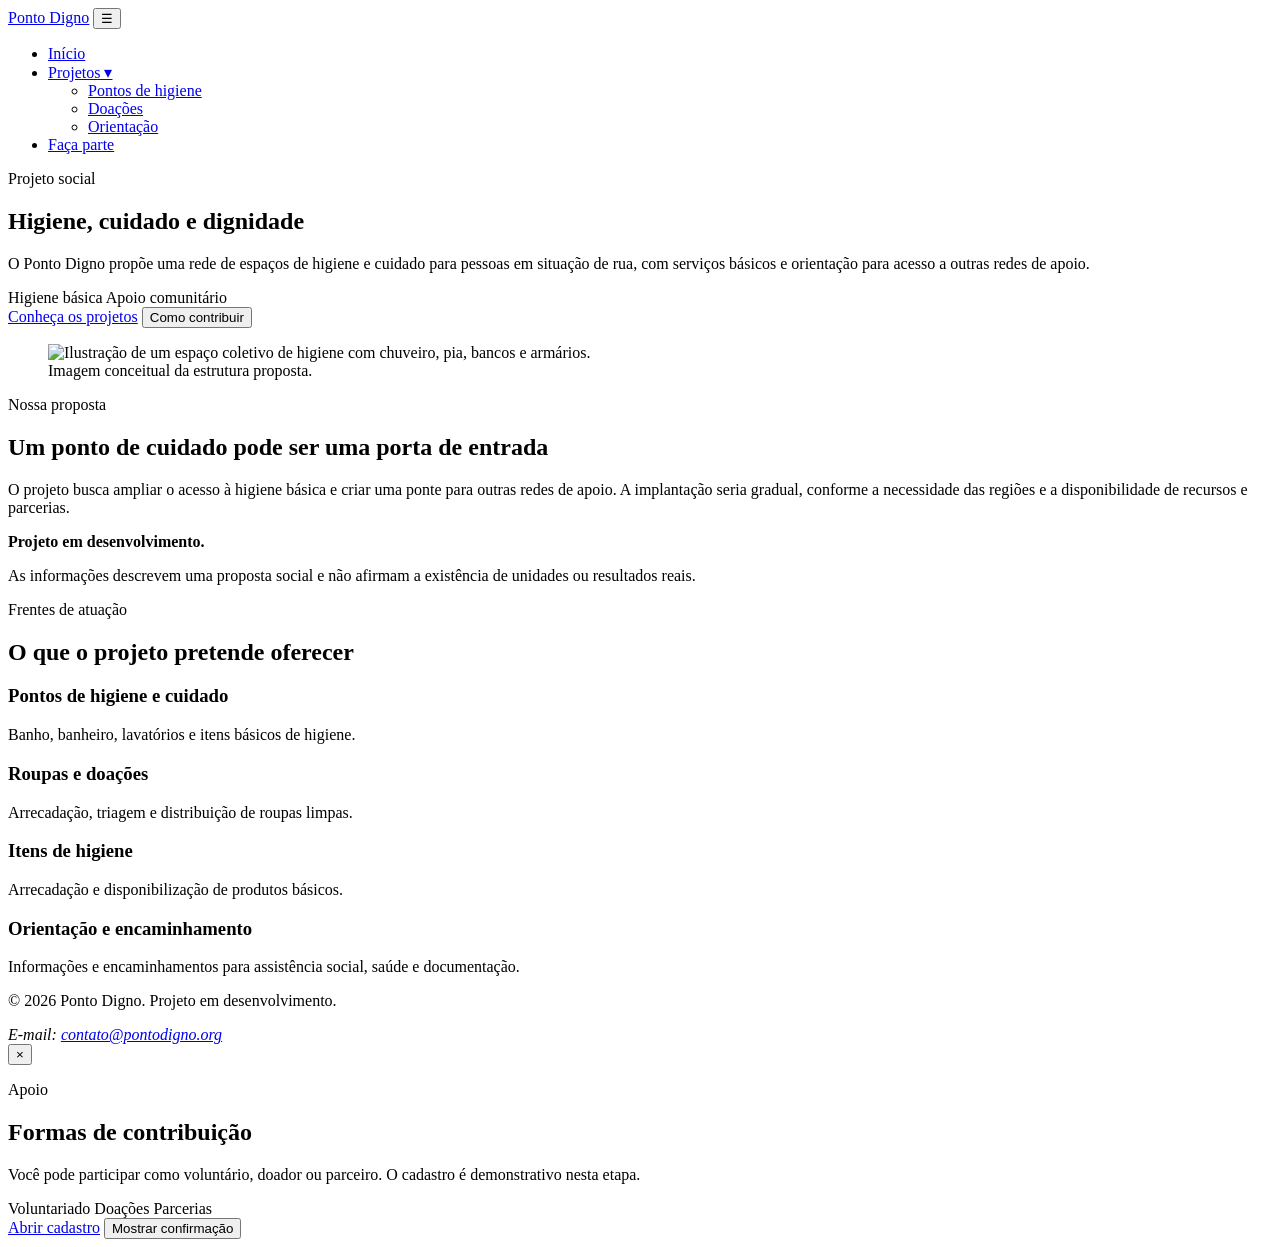
==== html/index.html @ 2f947914 "feat: cria pagina semantica inicial" ====
<!DOCTYPE html>
<html lang="pt-BR">
<head>
  <meta charset="UTF-8">
  <meta name="viewport" content="width=device-width, initial-scale=1.0">
  <meta name="description" content="Ponto Digno: proposta de pontos de higiene e cuidado para pessoas em situação de rua.">
  <title>Ponto Digno | Higiene, cuidado e dignidade</title>
  <link rel="stylesheet" href="../css/style.css">
</head>
<body>
<header class="cabecalho">
  <div class="container cabecalho-conteudo">
    <a class="logo" href="index.html">Ponto Digno</a>
    <button class="menu-toggle" id="menu-toggle" type="button" aria-controls="menu-principal" aria-expanded="false" aria-label="Abrir menu">☰</button>
    <nav aria-label="Navegação principal">
      <ul class="menu" id="menu-principal">
        <li><a href="index.html" aria-current="page">Início</a></li>
        <li class="menu-item-dropdown">
          <a class="menu-trigger" href="projetos.html">Projetos ▾</a>
          <ul class="submenu">
            <li><a href="projetos.html#higiene">Pontos de higiene</a></li>
            <li><a href="projetos.html#doacoes">Doações</a></li>
            <li><a href="projetos.html#encaminhamento">Orientação</a></li>
          </ul>
        </li>
        <li><a href="cadastro.html">Faça parte</a></li>
      </ul>
    </nav>
  </div>
</header>

<main>
  <section class="hero">
    <div class="container grid-12">
      <div class="hero-copy">
        <p class="eyebrow">Projeto social</p>
        <h1>Higiene, cuidado e dignidade</h1>
        <p class="lead">O Ponto Digno propõe uma rede de espaços de higiene e cuidado para pessoas em situação de rua, com serviços básicos e orientação para acesso a outras redes de apoio.</p>
        <div class="badges">
          <span class="badge badge-destaque">Higiene básica</span>
          <span class="badge badge-voluntario">Apoio comunitário</span>
        </div>
        <div class="acoes">
          <a class="botao" href="projetos.html">Conheça os projetos</a>
          <button class="botao botao-secundario" type="button" data-open-modal>Como contribuir</button>
        </div>
      </div>
      <figure class="hero-media imagem-destaque">
        <img src="../imagens/03_estrutura_ponto.svg" alt="Ilustração de um espaço coletivo de higiene com chuveiro, pia, bancos e armários.">
        <figcaption>Imagem conceitual da estrutura proposta.</figcaption>
      </figure>
    </div>
  </section>

  <section class="secao">
    <div class="container grid-12">
      <div class="coluna-8">
        <p class="eyebrow">Nossa proposta</p>
        <h2>Um ponto de cuidado pode ser uma porta de entrada</h2>
        <p>O projeto busca ampliar o acesso à higiene básica e criar uma ponte para outras redes de apoio. A implantação seria gradual, conforme a necessidade das regiões e a disponibilidade de recursos e parcerias.</p>
      </div>
      <aside class="alerta coluna-4" role="note">
        <strong>Projeto em desenvolvimento.</strong>
        <p>As informações descrevem uma proposta social e não afirmam a existência de unidades ou resultados reais.</p>
      </aside>
    </div>
  </section>

  <section class="secao secao-clara">
    <div class="container">
      <p class="eyebrow">Frentes de atuação</p>
      <h2>O que o projeto pretende oferecer</h2>
      <div class="cards">
        <article class="card"><h3>Pontos de higiene e cuidado</h3><p>Banho, banheiro, lavatórios e itens básicos de higiene.</p></article>
        <article class="card"><h3>Roupas e doações</h3><p>Arrecadação, triagem e distribuição de roupas limpas.</p></article>
        <article class="card"><h3>Itens de higiene</h3><p>Arrecadação e disponibilização de produtos básicos.</p></article>
        <article class="card"><h3>Orientação e encaminhamento</h3><p>Informações e encaminhamentos para assistência social, saúde e documentação.</p></article>
      </div>
    </div>
  </section>
</main>

<footer class="rodape">
  <div class="container rodape-conteudo">
    <p>© 2026 Ponto Digno. Projeto em desenvolvimento.</p>
    <address>E-mail: <a href="mailto:contato@pontodigno.org">contato@pontodigno.org</a></address>
  </div>
</footer>

<div class="modal-backdrop" id="modal-contribuir" aria-hidden="true">
  <div class="modal" role="dialog" aria-modal="true" aria-labelledby="modal-titulo">
    <button class="modal-close" id="modal-close" type="button" aria-label="Fechar">×</button>
    <p class="eyebrow">Apoio</p>
    <h2 id="modal-titulo">Formas de contribuição</h2>
    <p>Você pode participar como voluntário, doador ou parceiro. O cadastro é demonstrativo nesta etapa.</p>
    <div class="badges">
      <span class="badge badge-voluntario">Voluntariado</span>
      <span class="badge badge-destaque">Doações</span>
      <span class="badge">Parcerias</span>
    </div>
    <div class="acoes">
      <a class="botao" href="cadastro.html">Abrir cadastro</a>
      <button class="botao botao-secundario" type="button" data-toast="Obrigado pelo interesse no Ponto Digno.">Mostrar confirmação</button>
    </div>
  </div>
</div>
<div class="toast" id="toast" role="status" aria-live="polite"></div>

<script src="../js/storage.js"></script>
<script src="../js/ui.js"></script>
<script src="../js/formulario.js"></script>
<script src="../js/router.js"></script>
<script src="../js/script.js"></script>
</body>
</html>
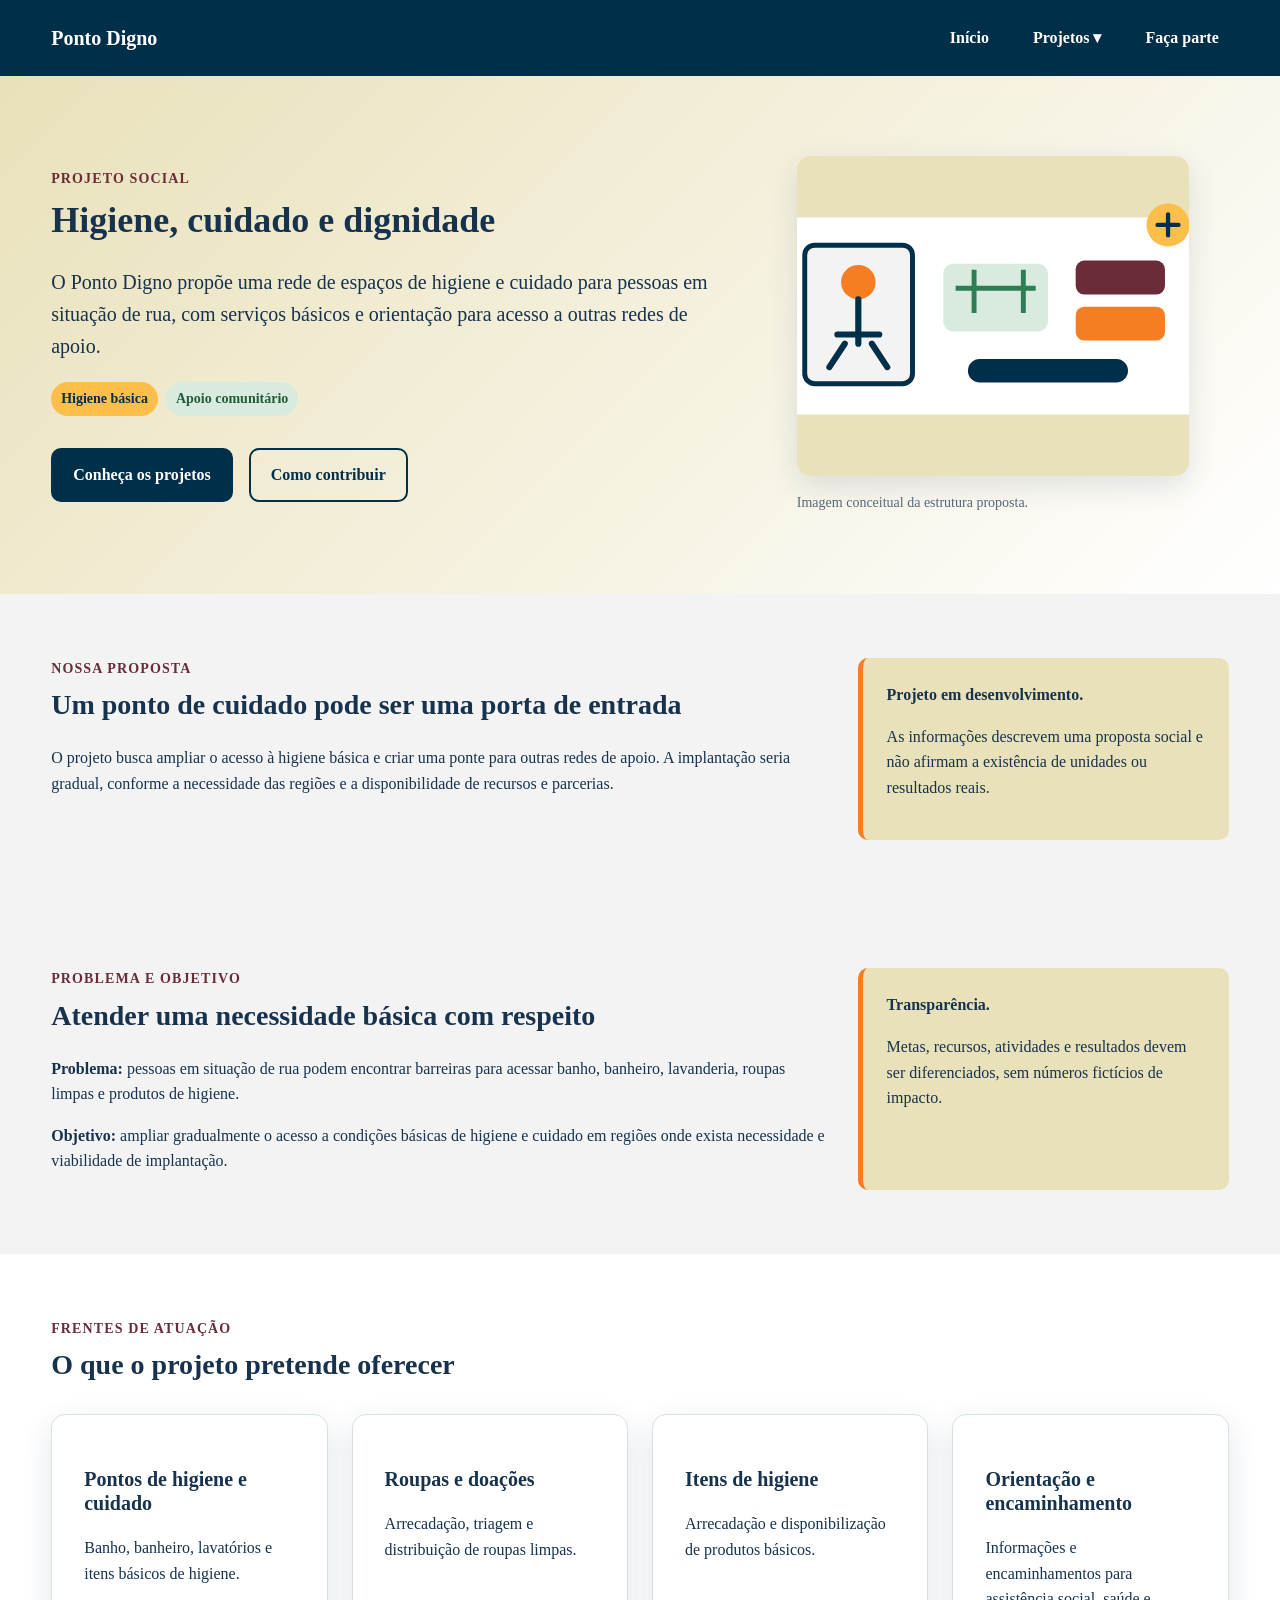
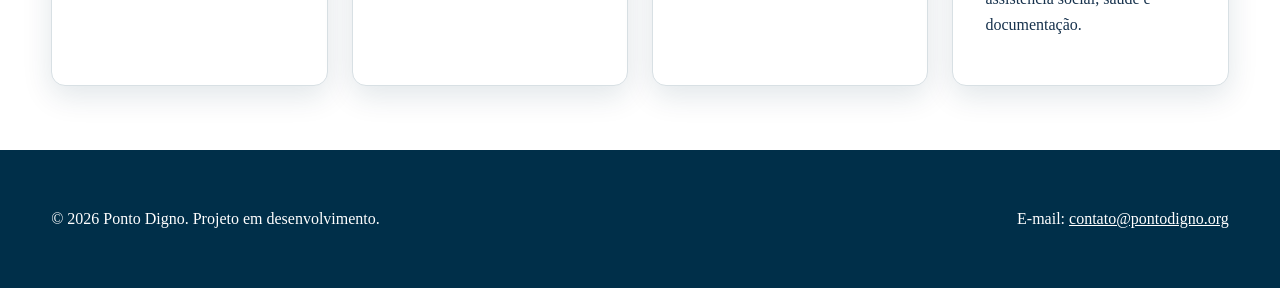
==== commit ac4e640b: "feat: explicita problema e objetivo do projeto" ====
--- a/html/index.html
+++ b/html/index.html
@@ -66,6 +66,21 @@
     </div>
   </section>
 
+  <section class="secao">
+    <div class="container grid-12">
+      <div class="coluna-8">
+        <p class="eyebrow">Problema e objetivo</p>
+        <h2>Atender uma necessidade básica com respeito</h2>
+        <p><strong>Problema:</strong> pessoas em situação de rua podem encontrar barreiras para acessar banho, banheiro, lavanderia, roupas limpas e produtos de higiene.</p>
+        <p><strong>Objetivo:</strong> ampliar gradualmente o acesso a condições básicas de higiene e cuidado em regiões onde exista necessidade e viabilidade de implantação.</p>
+      </div>
+      <aside class="alerta coluna-4" role="note">
+        <strong>Transparência.</strong>
+        <p>Metas, recursos, atividades e resultados devem ser diferenciados, sem números fictícios de impacto.</p>
+      </aside>
+    </div>
+  </section>
+
   <section class="secao secao-clara">
     <div class="container">
       <p class="eyebrow">Frentes de atuação</p>
--- a/css/style.css
+++ b/css/style.css
@@ -0,0 +1,32 @@
+:root{
+  --cor-azul:#002F49;--cor-vinho:#6A2C39;--cor-vermelho:#D62A28;--cor-laranja:#F67D22;
+  --cor-amarelo:#FDBE4A;--cor-creme:#E9E1BA;--cor-branco:#FFFFFF;--cor-cinza:#F3F3F3;
+  --cor-texto:#17324D;--cor-sucesso:#2F7D55;--fonte-xs:14px;--fonte-sm:16px;--fonte-md:20px;
+  --fonte-lg:28px;--fonte-xl:36px;--espaco-1:8px;--espaco-2:16px;--espaco-3:24px;
+  --espaco-4:32px;--espaco-5:40px;--espaco-6:48px;--espaco-7:64px;--raio:14px;
+  --sombra:0 10px 30px rgba(0,47,73,.12);--transicao:180ms ease;
+}
+*{box-sizing:border-box}html{scroll-behavior:smooth}body{margin:0;font-family:"Times New Roman",Times,serif;line-height:1.6;color:var(--cor-texto);background:var(--cor-cinza)}img{max-width:100%;height:auto}a{color:inherit}button,input,select,textarea{font:inherit}.container{width:min(1180px,92%);margin-inline:auto}
+.grid-12{display:grid;grid-template-columns:repeat(12,minmax(0,1fr));gap:var(--espaco-4)}.coluna-8{grid-column:span 8}.coluna-4{grid-column:span 4}
+.cabecalho{position:sticky;top:0;z-index:50;background:var(--cor-azul);color:var(--cor-branco)}.cabecalho-conteudo{min-height:76px;display:flex;justify-content:space-between;align-items:center;gap:var(--espaco-3)}
+.logo{color:var(--cor-branco);text-decoration:none;font-size:var(--fonte-md);font-weight:800;white-space:nowrap}
+.menu-toggle{display:none;border:2px solid var(--cor-creme);background:transparent;color:var(--cor-branco);padding:9px 11px;border-radius:10px}.menu-toggle:focus-visible{outline:3px solid var(--cor-amarelo);outline-offset:2px}
+.menu{display:flex;align-items:center;gap:var(--espaco-3);list-style:none;margin:0;padding:0}.menu>li{position:relative}.menu a,.menu-trigger{display:block;color:var(--cor-branco);text-decoration:none;font-weight:700;padding:8px 10px;border-radius:8px}.menu a:hover,.menu a:focus-visible,.menu-trigger:hover,.menu-trigger:focus-visible{background:rgba(255,255,255,.12)}
+.submenu{position:absolute;top:calc(100% + 8px);left:0;min-width:230px;padding:10px;list-style:none;background:var(--cor-branco);color:var(--cor-texto);border-radius:12px;box-shadow:var(--sombra);opacity:0;visibility:hidden;transform:translateY(-8px);transition:opacity var(--transicao),transform var(--transicao),visibility var(--transicao)}.submenu a{color:var(--cor-texto)}.menu-item-dropdown:hover .submenu,.menu-item-dropdown:focus-within .submenu{opacity:1;visibility:visible;transform:translateY(0)}
+.hero{padding:var(--espaco-7) 0;background:linear-gradient(135deg,var(--cor-creme),var(--cor-branco))}.hero-copy{grid-column:span 7;align-self:center}.hero-media{grid-column:span 5}.imagem-destaque img{width:100%;min-height:320px;object-fit:cover;border-radius:var(--raio);box-shadow:var(--sombra)}.imagem-destaque figcaption{margin-top:8px;color:#52697b;font-size:var(--fonte-xs)}
+.eyebrow{margin:0 0 var(--espaco-1);font-size:var(--fonte-xs);font-weight:800;letter-spacing:.08em;text-transform:uppercase;color:var(--cor-vinho)}h1,h2,h3{line-height:1.2}h1{margin:0 0 var(--espaco-3);font-size:var(--fonte-xl)}h2{font-size:var(--fonte-lg);margin-top:0}h3{font-size:var(--fonte-md)}.lead{font-size:var(--fonte-md);max-width:680px}
+.secao{padding:var(--espaco-7) 0}.secao-clara{background:var(--cor-branco)}
+/* Flexbox 5: áreas de ações e participação */
+.acoes{display:flex;flex-wrap:wrap;gap:var(--espaco-2);align-items:center;margin-top:var(--espaco-4)}.botao{display:inline-flex;justify-content:center;align-items:center;gap:var(--espaco-1);border:2px solid var(--cor-azul);border-radius:10px;padding:12px 20px;background:var(--cor-azul);color:var(--cor-branco);text-decoration:none;font-weight:800;cursor:pointer;transition:transform var(--transicao),background var(--transicao),box-shadow var(--transicao)}.botao:hover{background:var(--cor-vinho);border-color:var(--cor-vinho);transform:translateY(-1px);box-shadow:0 8px 18px rgba(106,44,57,.18)}.botao:focus-visible{outline:3px solid var(--cor-amarelo);outline-offset:3px}.botao-secundario{background:transparent;color:var(--cor-azul)}.botao-secundario:hover{color:var(--cor-branco)}
+.alerta{padding:var(--espaco-3);border-left:5px solid var(--cor-laranja);background:var(--cor-creme);border-radius:10px}.badges{display:flex;flex-wrap:wrap;gap:var(--espaco-1)}.badge{display:inline-flex;align-items:center;border-radius:999px;padding:6px 10px;background:#e7eef2;color:var(--cor-azul);font-size:var(--fonte-xs);font-weight:800}.badge-destaque{background:var(--cor-amarelo)}.badge-voluntario{background:#d9ebdf;color:#215c3b}
+/* Flexbox 3: cartões da página inicial */
+.cards{display:flex;flex-wrap:wrap;gap:var(--espaco-3);margin-top:var(--espaco-4)}.card{flex:1 1 240px;padding:var(--espaco-4);background:var(--cor-branco);border:1px solid #d8e0e4;border-radius:var(--raio);box-shadow:var(--sombra)}
+/* Flexbox 4: cartões dos projetos sociais */
+.projetos-grid{display:flex;flex-wrap:wrap;gap:var(--espaco-3);margin-top:var(--espaco-5)}.projeto-card{flex:1 1 340px;padding:0;overflow:hidden}.projeto-card img{display:block;width:100%;height:220px;object-fit:cover;background:var(--cor-creme)}.projeto-conteudo{padding:var(--espaco-4)}
+.formulario-container{max-width:900px}.formulario-container form{margin-top:var(--espaco-4)}fieldset{margin:0 0 var(--espaco-3);padding:var(--espaco-3);border:1px solid #cfd9de;border-radius:var(--raio);background:var(--cor-branco)}legend{padding:0 var(--espaco-1);font-weight:800}.opcoes{display:flex;flex-wrap:wrap;gap:var(--espaco-3)}.opcoes label{display:inline-flex;align-items:center;gap:8px}.campos-grid{display:grid;grid-template-columns:repeat(2,minmax(0,1fr));gap:var(--espaco-3)}.campo{display:flex;flex-direction:column;gap:6px}.campo label{font-weight:800;font-size:var(--fonte-sm)}.campo input,.campo select{width:100%;padding:11px 12px;border:1px solid #bdcbd2;border-radius:9px;background:#fff;color:var(--cor-texto)}.campo input:focus,.campo select:focus{outline:none;border-color:var(--cor-azul);box-shadow:0 0 0 3px rgba(0,47,73,.12)}.campo input:invalid:not(:placeholder-shown){border-color:var(--cor-vermelho)}.campo input:valid{border-color:var(--cor-sucesso)}.mensagem{min-height:28px;margin:var(--espaco-2) 0 0;font-weight:800}.mensagem.sucesso{color:var(--cor-sucesso)}
+.rodape{padding:var(--espaco-5) 0;background:var(--cor-azul);color:var(--cor-branco)}.rodape-conteudo{display:flex;justify-content:space-between;align-items:center;gap:var(--espaco-3)}.rodape address{font-style:normal}
+.modal-backdrop{position:fixed;inset:0;z-index:100;display:none;place-items:center;padding:var(--espaco-3);background:rgba(0,47,73,.72)}.modal-backdrop.aberto{display:grid}.modal{width:min(620px,100%);padding:var(--espaco-5);background:var(--cor-branco);border-radius:var(--raio);box-shadow:0 24px 60px rgba(0,0,0,.25);position:relative}.modal-close{position:absolute;top:14px;right:14px;border:0;background:transparent;font-size:28px;cursor:pointer;color:var(--cor-azul)}.modal-close:focus-visible{outline:3px solid var(--cor-amarelo)}
+.toast{position:fixed;right:24px;bottom:24px;z-index:120;max-width:min(420px,calc(100% - 48px));padding:14px 18px;border-radius:10px;background:var(--cor-azul);color:var(--cor-branco);box-shadow:var(--sombra);opacity:0;transform:translateY(16px);pointer-events:none;transition:opacity var(--transicao),transform var(--transicao)}.toast.visivel{opacity:1;transform:translateY(0)}
+@media(max-width:800px){.menu-toggle{display:block}.cabecalho nav{display:none;position:absolute;top:76px;left:0;width:100%;padding:12px 4%;background:var(--cor-azul)}.cabecalho nav.aberto{display:block}.menu{flex-direction:column;align-items:stretch;gap:4px}.menu a{width:100%}.submenu{position:static;display:none;opacity:1;visibility:visible;transform:none;background:rgba(255,255,255,.08);box-shadow:none}.menu-item-dropdown:hover .submenu,.menu-item-dropdown:focus-within .submenu{display:block}.grid-12{grid-template-columns:1fr}.hero-copy,.hero-media,.coluna-8,.coluna-4{grid-column:auto}.campos-grid{grid-template-columns:1fr}.rodape-conteudo{flex-direction:column;align-items:flex-start}}
+@media(max-width:480px){:root{--fonte-xl:30px;--fonte-lg:24px}.container{width:min(100% - 24px,1180px)}.acoes .botao{width:100%}.projeto-card{flex-basis:100%}}
+@media(prefers-reduced-motion:reduce){html{scroll-behavior:auto}*,*::before,*::after{transition-duration:.01ms!important}}
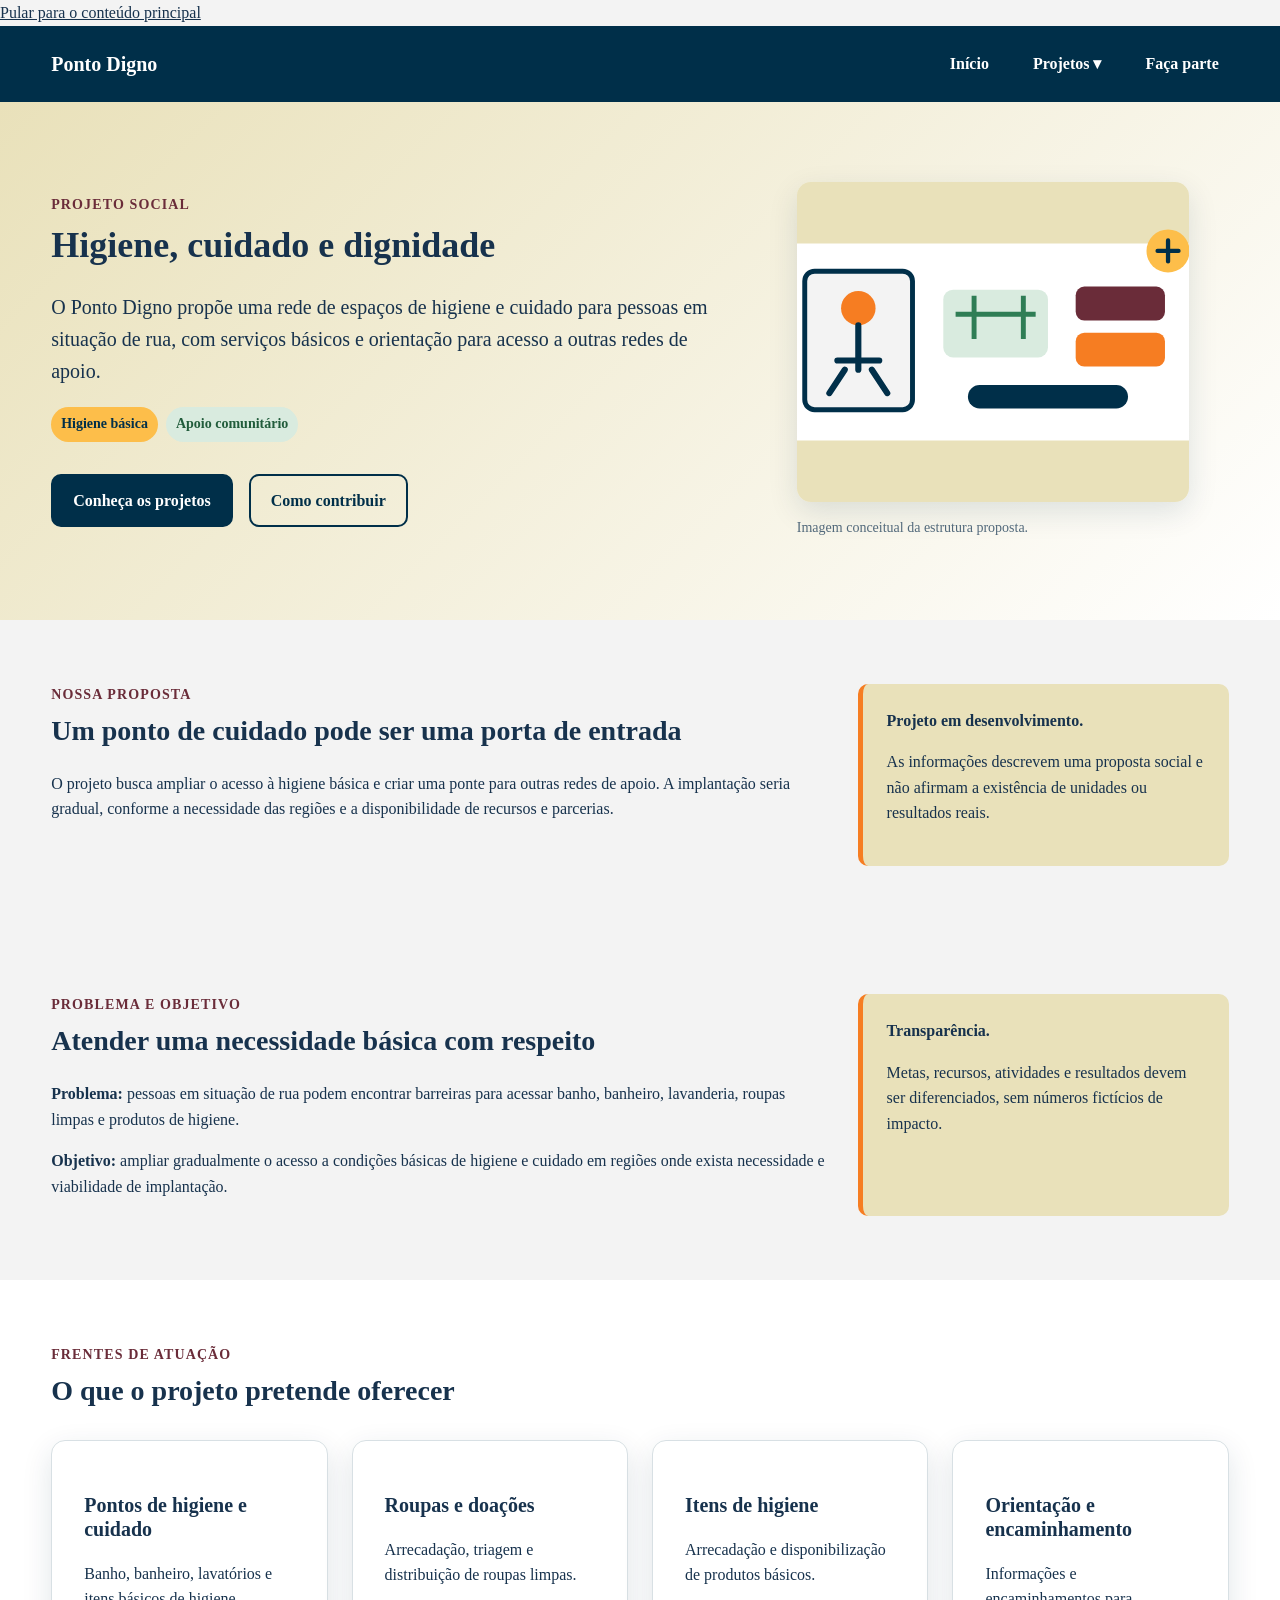
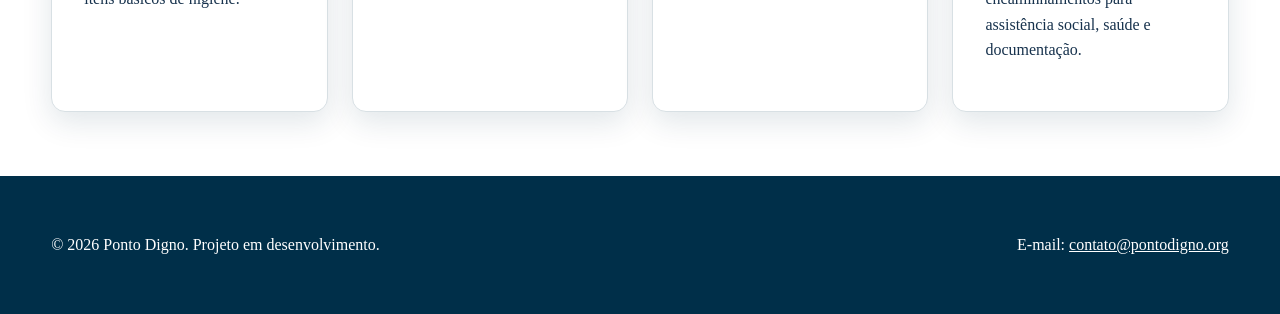
==== commit b27c0a24: "fix: melhora navegacao e imagens acessiveis" ====
--- a/html/index.html
+++ b/html/index.html
@@ -8,6 +8,7 @@
   <link rel="stylesheet" href="../css/style.css">
 </head>
 <body>
+<a class="skip-link" href="#conteudo-principal">Pular para o conteúdo principal</a>
 <header class="cabecalho">
   <div class="container cabecalho-conteudo">
     <a class="logo" href="index.html">Ponto Digno</a>
@@ -29,7 +30,7 @@
   </div>
 </header>
 
-<main>
+<main id="conteudo-principal">
   <section class="hero">
     <div class="container grid-12">
       <div class="hero-copy">
@@ -103,11 +104,11 @@
 </footer>
 
 <div class="modal-backdrop" id="modal-contribuir" aria-hidden="true">
-  <div class="modal" role="dialog" aria-modal="true" aria-labelledby="modal-titulo">
+  <div class="modal" role="dialog" aria-modal="true" aria-labelledby="modal-titulo" aria-describedby="modal-descricao">
     <button class="modal-close" id="modal-close" type="button" aria-label="Fechar">×</button>
     <p class="eyebrow">Apoio</p>
     <h2 id="modal-titulo">Formas de contribuição</h2>
-    <p>Você pode participar como voluntário, doador ou parceiro. O cadastro é demonstrativo nesta etapa.</p>
+    <p id="modal-descricao">Você pode participar como voluntário, doador ou parceiro. O cadastro é demonstrativo nesta etapa.</p>
     <div class="badges">
       <span class="badge badge-voluntario">Voluntariado</span>
       <span class="badge badge-destaque">Doações</span>
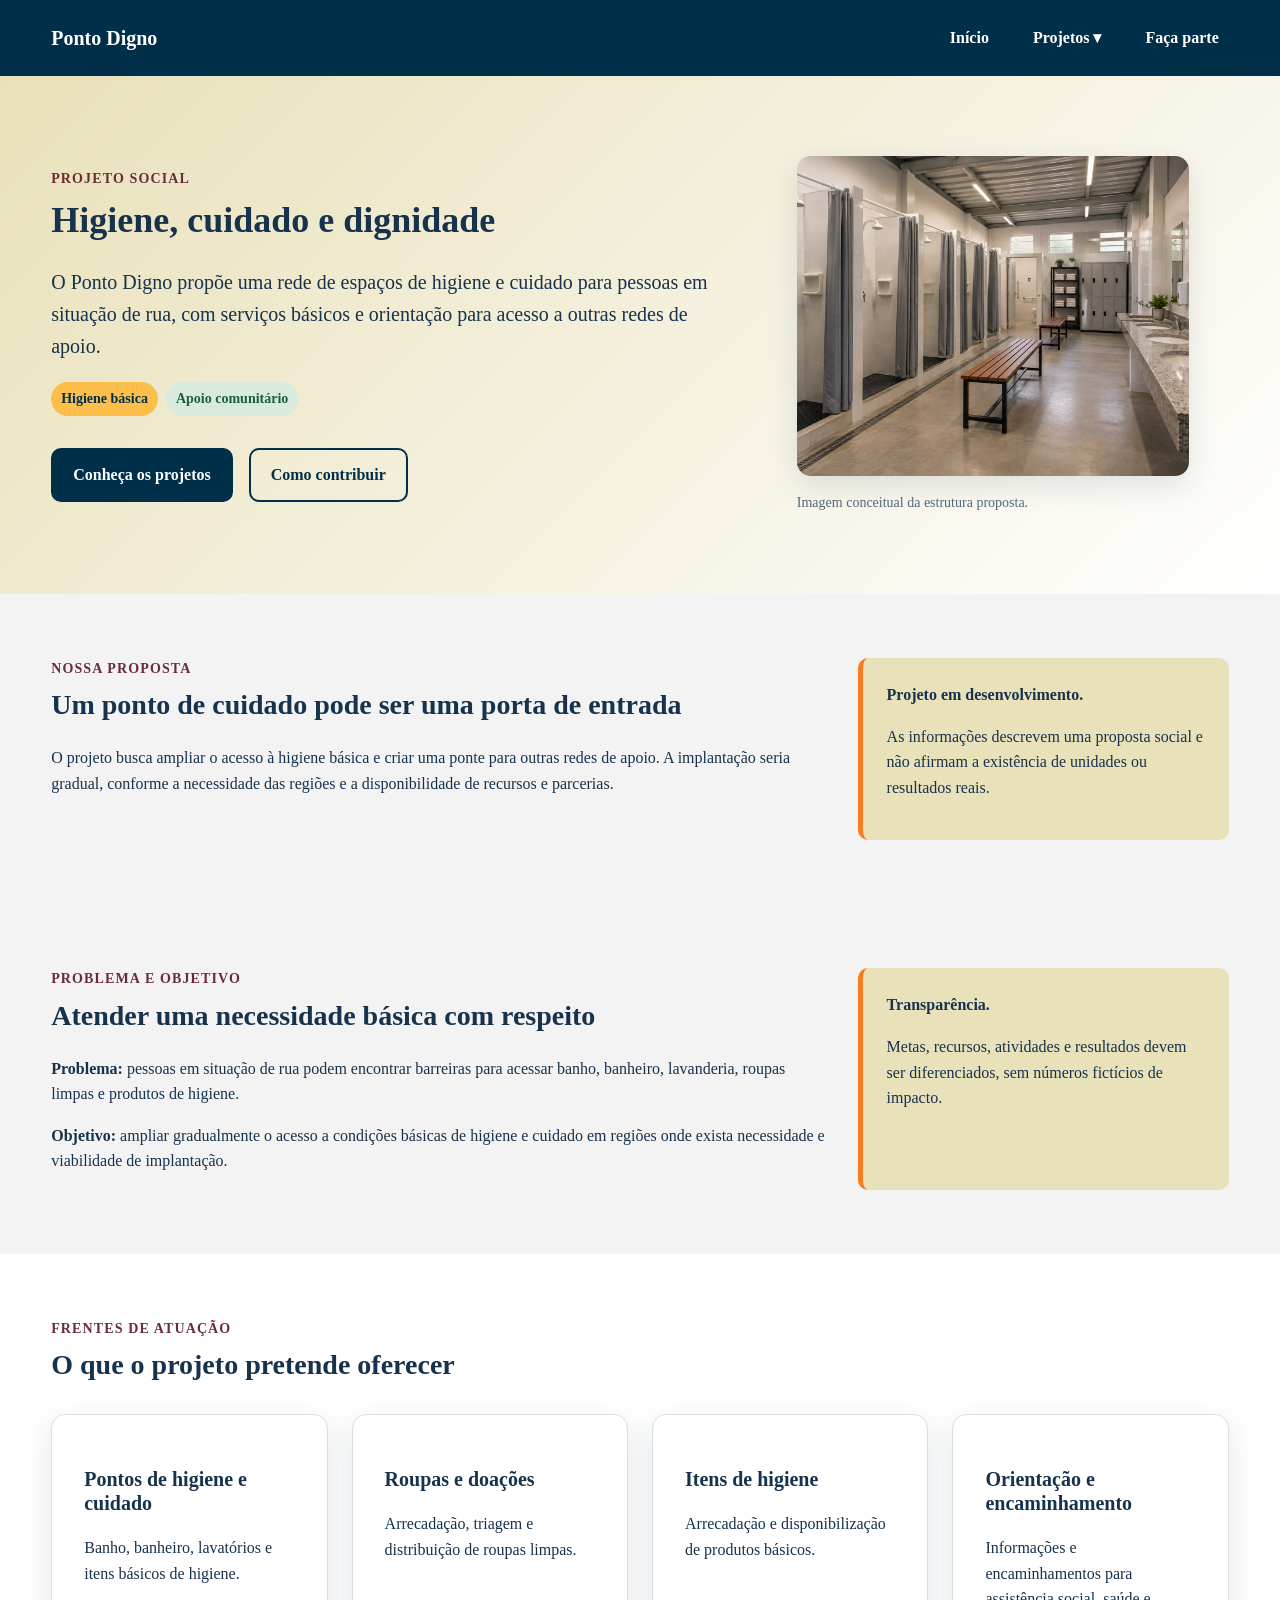
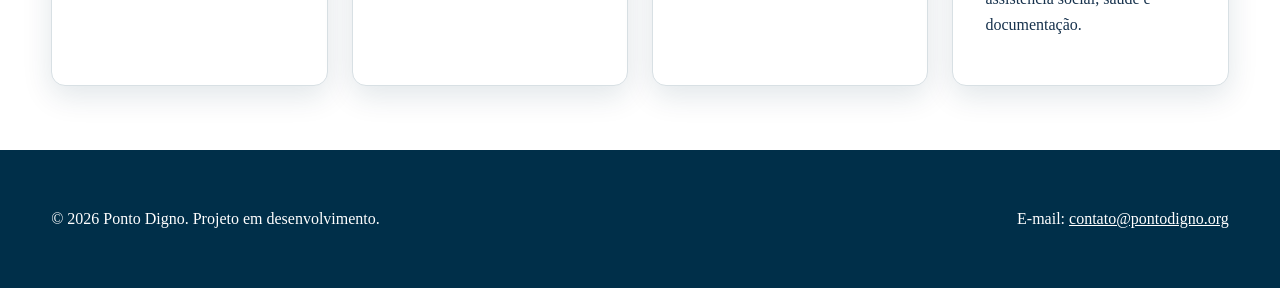
==== commit e04dbfe9: "fix: atualiza imagens da versão publicada" ====
--- a/html/index.html
+++ b/html/index.html
@@ -47,7 +47,7 @@
         </div>
       </div>
       <figure class="hero-media imagem-destaque">
-        <img src="../imagens/03_estrutura_ponto.svg" alt="Ilustração de um espaço coletivo de higiene com chuveiro, pia, bancos e armários.">
+        <img src="../imagens/03_estrutura_ponto.jpg" alt="Ilustração de um espaço coletivo de higiene com chuveiro, pia, bancos e armários.">
         <figcaption>Imagem conceitual da estrutura proposta.</figcaption>
       </figure>
     </div>
--- a/css/style.css
+++ b/css/style.css
@@ -1,3 +1,4 @@
+.skip-link{position:absolute;left:8px;top:-48px;z-index:200;padding:10px 14px;background:var(--cor-amarelo);color:var(--cor-azul);font-weight:800;text-decoration:none;border-radius:8px}.skip-link:focus{top:8px}
 :root{
   --cor-azul:#002F49;--cor-vinho:#6A2C39;--cor-vermelho:#D62A28;--cor-laranja:#F67D22;
   --cor-amarelo:#FDBE4A;--cor-creme:#E9E1BA;--cor-branco:#FFFFFF;--cor-cinza:#F3F3F3;
@@ -29,4 +30,5 @@
 .toast{position:fixed;right:24px;bottom:24px;z-index:120;max-width:min(420px,calc(100% - 48px));padding:14px 18px;border-radius:10px;background:var(--cor-azul);color:var(--cor-branco);box-shadow:var(--sombra);opacity:0;transform:translateY(16px);pointer-events:none;transition:opacity var(--transicao),transform var(--transicao)}.toast.visivel{opacity:1;transform:translateY(0)}
 @media(max-width:800px){.menu-toggle{display:block}.cabecalho nav{display:none;position:absolute;top:76px;left:0;width:100%;padding:12px 4%;background:var(--cor-azul)}.cabecalho nav.aberto{display:block}.menu{flex-direction:column;align-items:stretch;gap:4px}.menu a{width:100%}.submenu{position:static;display:none;opacity:1;visibility:visible;transform:none;background:rgba(255,255,255,.08);box-shadow:none}.menu-item-dropdown:hover .submenu,.menu-item-dropdown:focus-within .submenu{display:block}.grid-12{grid-template-columns:1fr}.hero-copy,.hero-media,.coluna-8,.coluna-4{grid-column:auto}.campos-grid{grid-template-columns:1fr}.rodape-conteudo{flex-direction:column;align-items:flex-start}}
 @media(max-width:480px){:root{--fonte-xl:30px;--fonte-lg:24px}.container{width:min(100% - 24px,1180px)}.acoes .botao{width:100%}.projeto-card{flex-basis:100%}}
-@media(prefers-reduced-motion:reduce){html{scroll-behavior:auto}*,*::before,*::after{transition-duration:.01ms!important}}+@media(prefers-reduced-motion:reduce){html{scroll-behavior:auto}*,*::before,*::after{transition-duration:.01ms!important}}
+a:focus-visible{outline:3px solid var(--cor-amarelo);outline-offset:3px}
